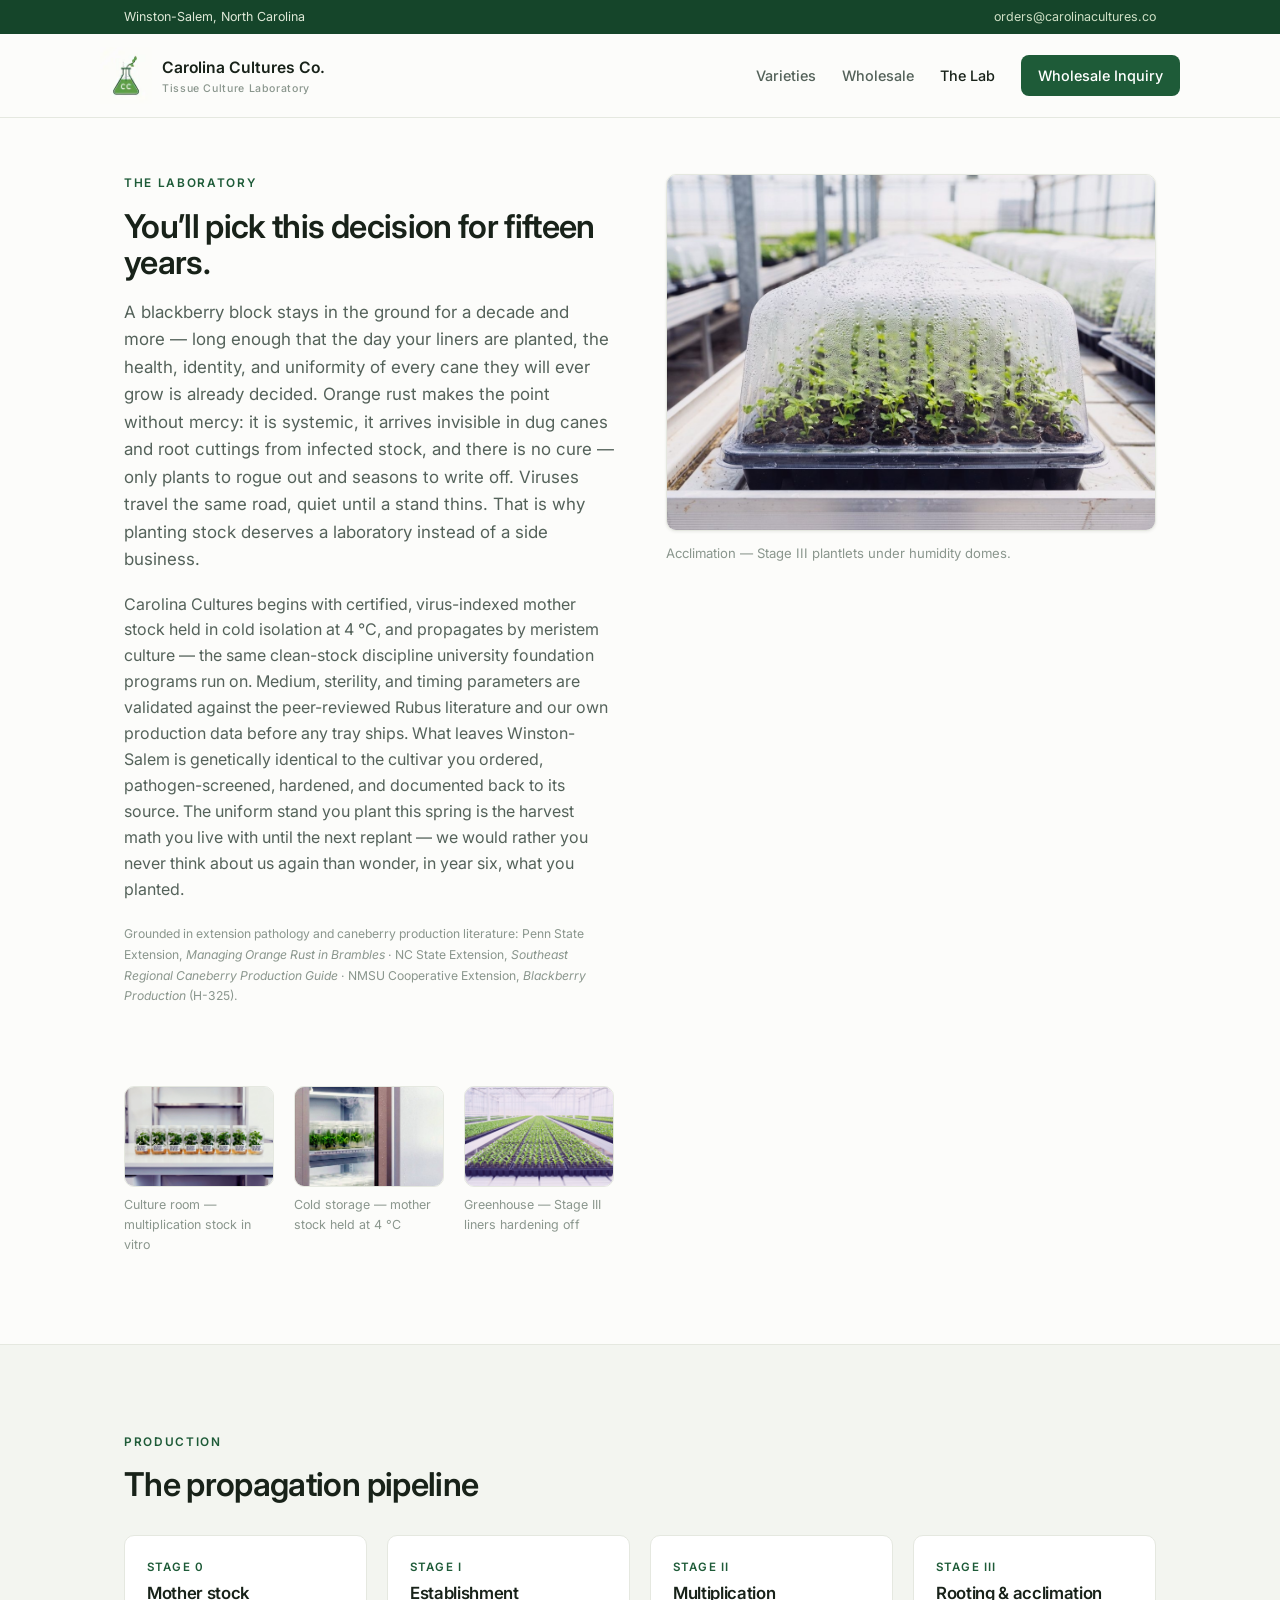
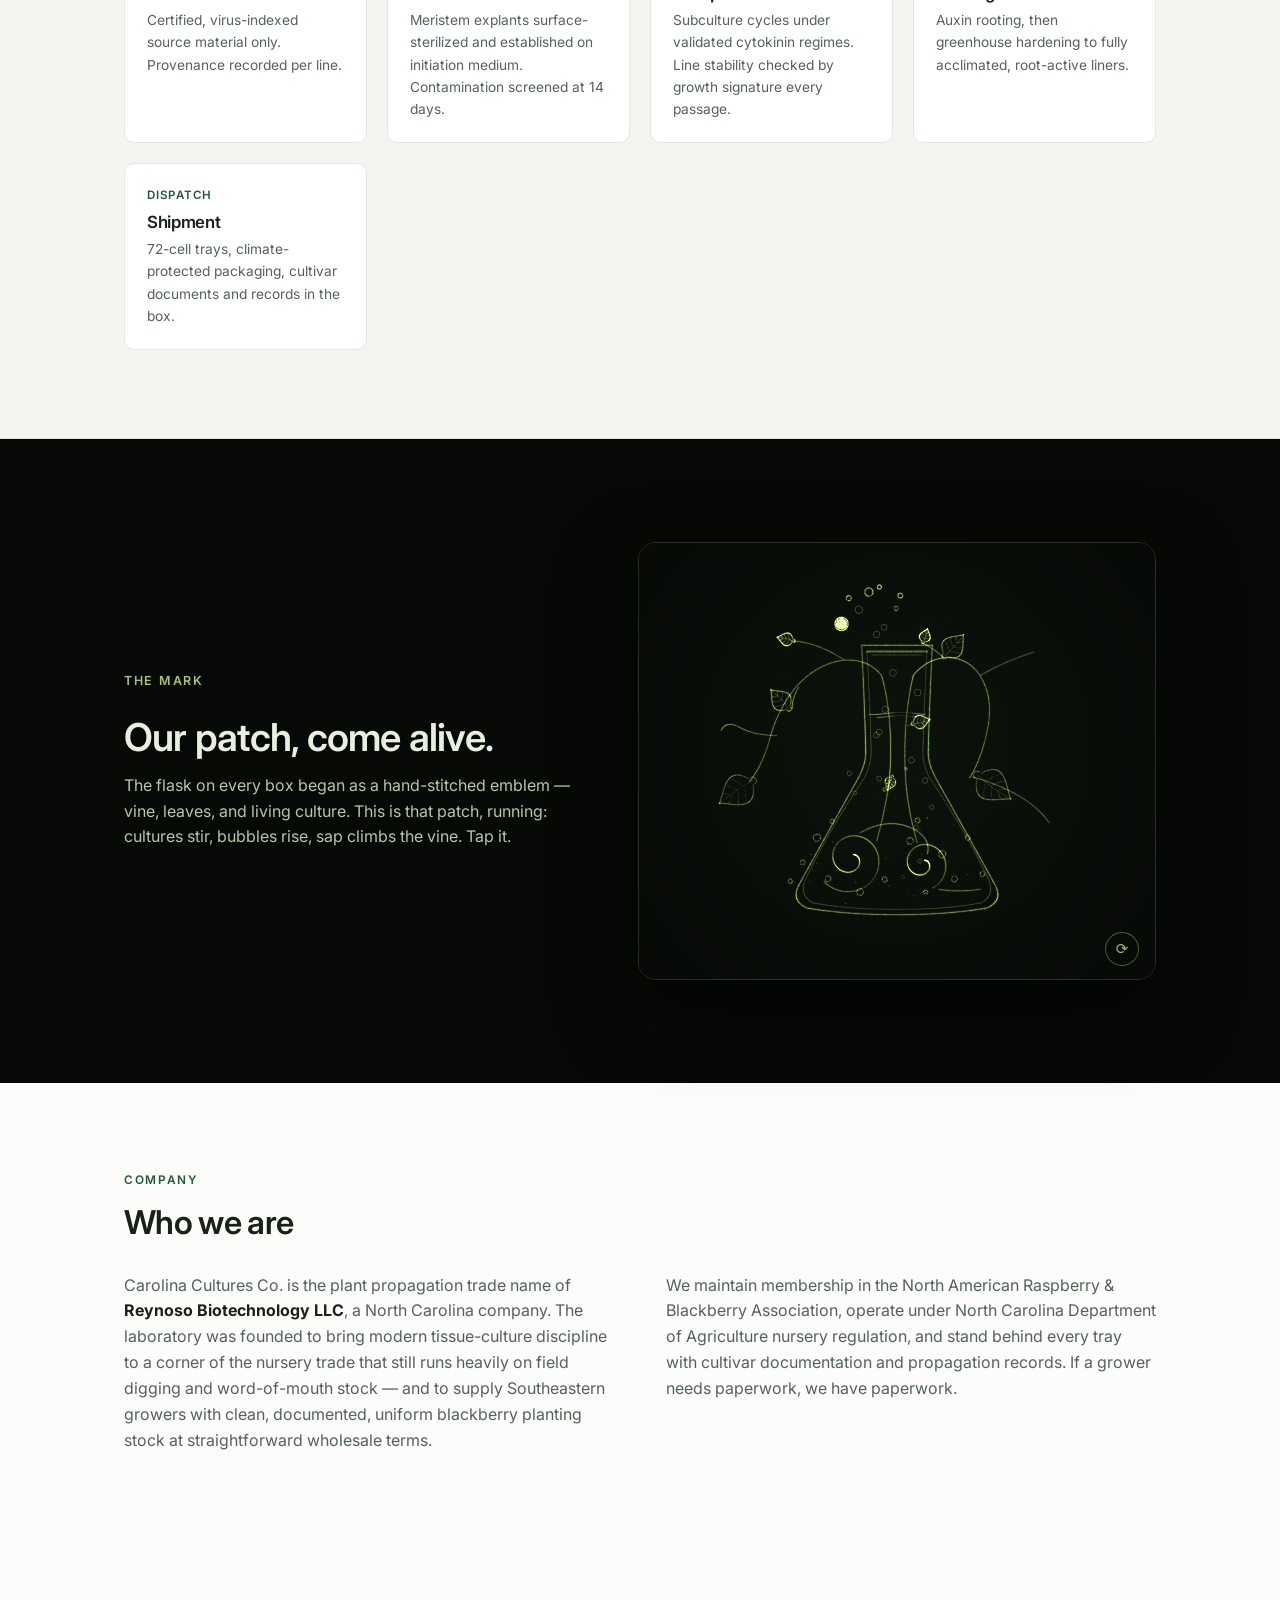
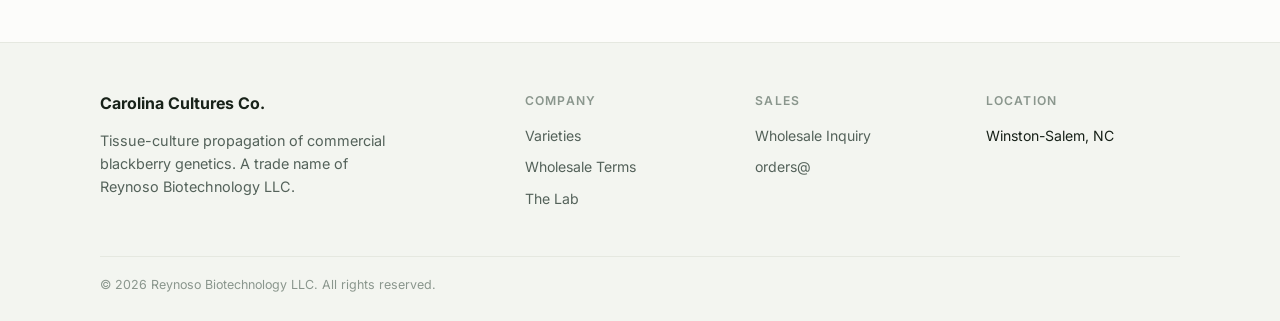
==== about.html @ 9dc558b9 "Carolina Cultures Co. — launch. Static site: 5 pages, W1 brand system, locked box master, animated n" ====
<!DOCTYPE html>
<html lang="en">
<head>
<meta charset="utf-8">
<meta name="viewport" content="width=device-width, initial-scale=1">
<title>The Lab — Carolina Cultures Co.</title>
<meta name="description" content="A North Carolina tissue-culture laboratory focused on commercial blackberry propagation — documented protocols, virus-indexed stock, Stage III liners.">
<link href="https://fonts.googleapis.com/css2?family=Inter:wght@400;500;600&display=swap" rel="stylesheet">
<link rel="stylesheet" href="css/site.css">
<link rel="icon" href="img/favicon.svg" type="image/svg+xml">
</head>
<body>

<div class="util">
  <div class="wrap">
    <div class="u-left">Winston-Salem, North Carolina</div>
    <div class="u-right"><a href="mailto:orders@carolinacultures.co">orders@carolinacultures.co</a></div>
  </div>
</div>

<header class="site">
  <div class="wrap nav">
    <a class="brand" href="./"><span class="mark"><img class="mk-anim" src="img/mark-anim.webp" alt=""><img class="mk-static" src="img/mark-flask-nav.svg" alt=""></span><span>Carolina Cultures Co.<small>Tissue Culture Laboratory</small></span></a>
    <nav class="links">
      <a href="varieties.html">Varieties</a>
      <a href="wholesale.html">Wholesale</a>
      <a href="about.html" aria-current="page">The Lab</a>
      <a href="contact.html" class="cta-mini">Wholesale Inquiry</a>
    </nav>
  </div>
</header>

<section class="block" style="padding-top:56px">
  <div class="wrap lab-grid" style="display:grid; grid-template-columns:1fr 1fr; gap:clamp(28px,4vw,56px); align-items:start">
    <div>
      <p class="kicker">The Laboratory</p>
      <h2>You&rsquo;ll pick this decision for fifteen years.</h2>
      <p class="lead" style="margin:18px 0">A blackberry block stays in the ground for a decade and more — long enough that the day your liners are planted, the health, identity, and uniformity of every cane they will ever grow is already decided. Orange rust makes the point without mercy: it is systemic, it arrives invisible in dug canes and root cuttings from infected stock, and there is no cure — only plants to rogue out and seasons to write off. Viruses travel the same road, quiet until a stand thins. That is why planting stock deserves a laboratory instead of a side business.</p>
      <p style="color:var(--dim)">Carolina Cultures begins with certified, virus-indexed mother stock held in cold isolation at 4&nbsp;°C, and propagates by meristem culture — the same clean-stock discipline university foundation programs run on. Medium, sterility, and timing parameters are validated against the peer-reviewed Rubus literature and our own production data before any tray ships. What leaves Winston-Salem is genetically identical to the cultivar you ordered, pathogen-screened, hardened, and documented back to its source. The uniform stand you plant this spring is the harvest math you live with until the next replant — we would rather you never think about us again than wonder, in year six, what you planted.</p>
      <p style="color:var(--faint);font-size:0.76rem;margin-top:22px;line-height:1.7">Grounded in extension pathology and caneberry production literature: Penn State Extension, <i>Managing Orange Rust in Brambles</i> · NC State Extension, <i>Southeast Regional Caneberry Production Guide</i> · NMSU Cooperative Extension, <i>Blackberry Production</i> (H-325).</p>
    </div>
    <div>
      <div class="hero-img"><img src="img/lab-dome.jpg" alt="Freshly transplanted plantlets under a humidity dome" style="aspect-ratio:4/2.9"></div>
      <p class="note">Acclimation — Stage III plantlets under humidity domes.</p>
    </div>
    <div class="lab-gallery" style="display:grid; grid-template-columns:1fr 1fr 1fr; gap:20px; margin-top:28px">
      <figure>
        <div class="lab-photo"><img src="img/lab-jars.jpg" alt="Close-up of tissue-culture jars with blackberry plantlets"></div>
        <figcaption>Culture room — multiplication stock in vitro</figcaption>
      </figure>
      <figure>
        <div class="lab-photo"><img src="img/lab-coldroom.jpg" alt="Close-up of cold-storage chamber with mother stock, cold mist at the door"></div>
        <figcaption>Cold storage — mother stock held at 4&nbsp;°C</figcaption>
      </figure>
      <figure>
        <div class="lab-photo"><img src="img/lab-greenhouse.jpg" alt="Plug trays of Stage III liners on a greenhouse bench"></div>
        <figcaption>Greenhouse — Stage III liners hardening off</figcaption>
      </figure>
    </div>
  </div>
</section>

<section class="block band">
  <div class="wrap">
    <div class="sec-head">
      <p class="kicker">Production</p>
      <h2>The propagation pipeline</h2>
    </div>
    <div class="pipeline">
      <div class="stage"><div class="st">Stage 0</div><h3>Mother stock</h3><p>Certified, virus-indexed source material only. Provenance recorded per line.</p></div>
      <div class="stage"><div class="st">Stage I</div><h3>Establishment</h3><p>Meristem explants surface-sterilized and established on initiation medium. Contamination screened at 14 days.</p></div>
      <div class="stage"><div class="st">Stage II</div><h3>Multiplication</h3><p>Subculture cycles under validated cytokinin regimes. Line stability checked by growth signature every passage.</p></div>
      <div class="stage"><div class="st">Stage III</div><h3>Rooting &amp; acclimation</h3><p>Auxin rooting, then greenhouse hardening to fully acclimated, root-active liners.</p></div>
      <div class="stage"><div class="st">Dispatch</div><h3>Shipment</h3><p>72-cell trays, climate-protected packaging, cultivar documents and records in the box.</p></div>
    </div>
  </div>
</section>

<section class="flask-panel">
  <div class="wrap">
    <div class="fp-copy">
      <p class="kicker" style="color:#a9c178">The Mark</p>
      <h2 style="color:#e9efdd;margin-bottom:14px">Our patch, come alive.</h2>
      <p style="color:#b9c6a8;max-width:520px">The flask on every box began as a hand-stitched emblem — vine, leaves, and living culture. This is that patch, running: cultures stir, bubbles rise, sap climbs the vine. Tap it.</p>
    </div>
    <div class="fp-frame">
      <iframe src="assets/flask-alive.html" title="Animated flask — click to stir" loading="lazy"></iframe>
    </div>
  </div>
</section>

<section class="block">
  <div class="wrap">
    <div class="sec-head">
      <p class="kicker">Company</p>
      <h2>Who we are</h2>
    </div>
    <div style="display:grid; grid-template-columns:1fr 1fr; gap:clamp(28px,4vw,56px)" class="lab-grid">
      <p style="color:var(--dim)">Carolina Cultures Co. is the plant propagation trade name of <b style="color:var(--ink)">Reynoso Biotechnology LLC</b>, a North Carolina company. The laboratory was founded to bring modern tissue-culture discipline to a corner of the nursery trade that still runs heavily on field digging and word-of-mouth stock — and to supply Southeastern growers with clean, documented, uniform blackberry planting stock at straightforward wholesale terms.</p>
      <p style="color:var(--dim)">We maintain membership in the North American Raspberry &amp; Blackberry Association, operate under North Carolina Department of Agriculture nursery regulation, and stand behind every tray with cultivar documentation and propagation records. If a grower needs paperwork, we have paperwork.</p>
    </div>
  </div>
</section>

<footer class="site">
  <div class="wrap top">
    <div>
      <b style="font-size:1rem">Carolina Cultures Co.</b>
      <p class="brandline">Tissue-culture propagation of commercial blackberry genetics. A trade name of Reynoso Biotechnology LLC.</p>
    </div>
    <div><h4>Company</h4><ul>
      <li><a href="varieties.html">Varieties</a></li>
      <li><a href="wholesale.html">Wholesale Terms</a></li>
      <li><a href="about.html">The Lab</a></li>
    </ul></div>
    <div><h4>Sales</h4><ul>
      <li><a href="contact.html">Wholesale Inquiry</a></li>
      <li><a href="mailto:orders@carolinacultures.co">orders@</a></li>
    </ul></div>
    <div><h4>Location</h4><ul>
      <li>Winston-Salem, NC</li>
    </ul></div>
  </div>
  <div class="wrap legal">
    <span>© 2026 Reynoso Biotechnology LLC. All rights reserved.</span>
  </div>
</footer>

<style>@media (max-width:820px){.lab-grid{grid-template-columns:1fr !important}}</style>

</body>
</html>
---- css/site.css ----
/* Carolina Cultures Co. — light institutional biotech v3 */

:root {
  --bg: #fcfcfa;
  --band: #f3f5f0;
  --card: #ffffff;
  --ink: #182219;
  --dim: #54625a;
  --faint: #8a968d;
  --green: #1e5b38;
  --green-dark: #15452a;
  --sage: #edf2ea;
  --sage-line: #dfe6da;
  --line: #e5e8e0;
  --line-strong: #cfd6ca;
  --radius: 10px;
  --sans: "Inter", "SF Pro Text", system-ui, -apple-system, sans-serif;
}

* { box-sizing: border-box; margin: 0; padding: 0; }
html { scroll-behavior: smooth; }

body {
  background: var(--bg); color: var(--ink);
  font-family: var(--sans); font-size: 16px; line-height: 1.62;
  -webkit-font-smoothing: antialiased;
}

/* ---------- type ---------- */
h1, h2, h3 { font-weight: 600; letter-spacing: -0.02em; line-height: 1.12; color: var(--ink); }
h1 { font-size: clamp(2.1rem, 4.6vw, 3.1rem); }
h2 { font-size: clamp(1.55rem, 3vw, 2.05rem); }
h3 { font-size: 1.05rem; }
.kicker {
  font-size: 0.74rem; font-weight: 600; letter-spacing: 0.14em;
  text-transform: uppercase; color: var(--green); margin-bottom: 14px;
}
.lead { color: var(--dim); font-size: 1.06rem; max-width: 58ch; }
a { color: var(--green); text-decoration: none; }
a:hover { color: var(--green-dark); }

.wrap { max-width: 1080px; margin: 0 auto; padding: 0 24px; }

/* ---------- header ---------- */
.util {
  background: var(--green-dark); color: #dfe9d8;
  font-size: 0.78rem; padding: 7px 0;
}
.util .wrap { display: flex; justify-content: space-between; gap: 16px; }
.util a { color: #cfe0c6; }
.util a:hover { color: #fff; }
@media (max-width: 640px) { .util .u-right { display: none; } }

header.site {
  position: sticky; top: 0; z-index: 50;
  background: rgba(252, 252, 250, 0.94);
  backdrop-filter: blur(10px); -webkit-backdrop-filter: blur(10px);
  border-bottom: 1px solid var(--line);
}
.nav { display: flex; align-items: center; gap: 28px; padding: 13px 0; }
.brand { display: flex; align-items: center; gap: 10px; color: var(--ink); font-weight: 600; font-size: 0.98rem; }
.brand .mark img { width: 52px; height: auto; display: block; }
.brand small { display: block; font-size: 0.66rem; font-weight: 500; color: var(--faint); letter-spacing: 0.06em; }
.nav .links { margin-left: auto; display: flex; gap: 26px; align-items: center; }
.nav .links a { color: var(--dim); font-size: 0.9rem; font-weight: 500; }
.nav .links a:hover, .nav .links a[aria-current] { color: var(--ink); }
.nav .cta-mini {
  padding: 9px 17px; border-radius: 8px;
  background: var(--green); color: #fff !important;
  font-size: 0.86rem; font-weight: 600;
}
.nav .cta-mini:hover { background: var(--green-dark); }
@media (max-width: 720px) { .nav .links a:not(.cta-mini) { display: none; } }

/* ---------- hero ---------- */
.hero { padding: clamp(48px, 7vw, 84px) 0 clamp(40px, 5vw, 64px); }
.hero .cols {
  display: grid; grid-template-columns: 1.05fr 0.95fr; gap: clamp(32px, 5vw, 64px); align-items: center;
}
.hero .sub { margin: 22px 0 30px; }
.hero-img { border-radius: var(--radius); border: 1px solid var(--line); overflow: hidden; box-shadow: 0 1px 3px rgba(24,34,25,0.08); }
.hero-img img { display: block; width: 100%; height: 100%; object-fit: cover; aspect-ratio: 4/3.1; }
.hero-meta {
  display: flex; flex-wrap: wrap; gap: 22px; margin-top: 34px;
  padding-top: 22px; border-top: 1px solid var(--line);
  font-size: 0.8rem; color: var(--faint);
}
.hero-meta b { display: block; color: var(--ink); font-size: 0.95rem; font-weight: 600; }
@media (max-width: 860px) { .hero .cols { grid-template-columns: 1fr; } }

/* ---------- buttons ---------- */
.btn {
  display: inline-flex; align-items: center; gap: 8px;
  padding: 13px 24px; border-radius: 8px;
  font-weight: 600; font-size: 0.92rem; cursor: pointer;
  border: 1px solid transparent; transition: background 0.15s, color 0.15s;
}
.btn-primary { background: var(--green); color: #fff; }
.btn-primary:hover { background: var(--green-dark); color: #fff; }
.btn-outline { background: #fff; border-color: var(--line-strong); color: var(--green); }
.btn-outline:hover { border-color: var(--green); }
.btn-row { display: flex; flex-wrap: wrap; gap: 12px; }

/* ---------- sections ---------- */
section.block { padding: clamp(64px, 7vw, 88px) 0; }
section.block.band { background: var(--band); border-block: 1px solid var(--line); }
.sec-head { margin-bottom: 32px; max-width: 700px; }
.sec-head.center { margin-left: auto; margin-right: auto; text-align: center; }

/* ---------- catalog cards v5: polish per NN/g — alignment, uniformity, rhythm ---------- */
.grid-cards { display: grid; gap: 24px; grid-template-columns: repeat(auto-fill, minmax(280px, 1fr)); align-items: stretch; }
.card {
  background: var(--card); border: 1px solid var(--line); border-radius: var(--radius);
  overflow: hidden; display: flex; flex-direction: column;
  transition: box-shadow 0.18s ease, transform 0.18s ease, border-color 0.18s ease;
  box-shadow: 0 1px 2px rgba(24,34,25,0.05);
}
.card:hover {
  transform: translateY(-2px); border-color: var(--line-strong);
  box-shadow: 0 8px 28px rgba(24,34,25,0.10);
}
.card .art {
  position: relative; background: #f2efe6;
  border-bottom: 1px solid var(--line);
  aspect-ratio: 4 / 3; overflow: hidden;
}
.card .art img {
  width: 100%; height: 100%; object-fit: cover; display: block;
  transition: transform 0.3s ease;
}
.card:hover .art img { transform: scale(1.03); }
.card .badge {
  position: absolute; top: 12px; left: 12px;
  padding: 5px 10px; border-radius: 5px;
  font-size: 0.66rem; font-weight: 600; letter-spacing: 0.07em; text-transform: uppercase;
  background: rgba(255,255,255,0.92); color: var(--green);
  border: 1px solid var(--sage-line); backdrop-filter: blur(4px);
}
.card .badge.sold { color: var(--dim); border-color: var(--line); }
.card .body { padding: 22px 22px 22px; display: flex; flex-direction: column; gap: 0; flex: 1; }
.card .name-row { display: flex; align-items: baseline; justify-content: space-between; gap: 8px; }
.card h3 { font-size: 1.18rem; }
.card .season { font-size: 0.76rem; color: var(--faint); font-weight: 500; white-space: nowrap; }
.card .botanical { font-style: italic; color: var(--faint); font-size: 0.8rem; margin-top: 2px; }
.tags { display: flex; flex-wrap: wrap; gap: 6px; margin: 12px 0 0; }
.tag { font-size: 0.7rem; font-weight: 500; padding: 3px 9px; border-radius: 5px; background: var(--sage); color: #3c5342; border: 1px solid var(--sage-line); }
.card .desc {
  color: var(--dim); font-size: 0.89rem; line-height: 1.55; margin-top: 12px;
  display: -webkit-box; -webkit-line-clamp: 3; -webkit-box-orient: vertical; overflow: hidden;
  flex: 1 1 auto;
}
.card .spec {
  margin-top: 14px; padding: 14px 0 0; border-top: 1px solid var(--line);
  display: grid; grid-template-columns: 1fr 1fr; gap: 10px 16px;
  font-size: 0.78rem; color: var(--faint);
}
.card .spec div b { display: block; color: var(--ink); font-weight: 600; font-size: 0.84rem; }
.card .quote {
  display: block; text-align: center; padding: 11px; border-radius: 8px;
  background: var(--green); color: #fff; font-weight: 600; font-size: 0.86rem;
  margin-top: 16px;
}
.card .quote:hover { background: var(--green-dark); }
.card .quote.secondary { background: #fff; border: 1px solid var(--line-strong); color: var(--green); }
.card .quote.secondary:hover { border-color: var(--green); }

/* ---------- features ---------- */
.feat-grid { display: grid; gap: 1px; background: var(--line); border: 1px solid var(--line); border-radius: var(--radius); overflow: hidden; grid-template-columns: repeat(auto-fit, minmax(220px, 1fr)); }
.feat { background: var(--card); padding: 26px 24px; }
.feat .num { font-size: 0.74rem; font-weight: 600; color: var(--green); letter-spacing: 0.1em; margin-bottom: 10px; }
.feat h3 { margin-bottom: 8px; }
.feat p { color: var(--dim); font-size: 0.89rem; }

/* ---------- pipeline ---------- */
.pipeline { display: grid; grid-template-columns: repeat(auto-fit, minmax(200px, 1fr)); gap: 20px; counter-reset: pl; }
.stage { position: relative; padding: 22px; background: var(--card); border: 1px solid var(--line); border-radius: var(--radius); }
.stage .st { font-size: 0.72rem; font-weight: 600; letter-spacing: 0.1em; color: var(--green); text-transform: uppercase; }
.stage h3 { margin: 8px 0 6px; }
.stage p { color: var(--dim); font-size: 0.86rem; }

/* ---------- table ---------- */
table.terms { width: 100%; border-collapse: collapse; font-size: 0.92rem; background: var(--card); border: 1px solid var(--line); border-radius: var(--radius); overflow: hidden; }
table.terms th, table.terms td { text-align: left; padding: 14px 18px; border-bottom: 1px solid var(--line); vertical-align: top; }
table.terms tr:last-child td { border-bottom: 0; }
table.terms th { color: var(--dim); font-weight: 600; white-space: nowrap; width: 1%; background: var(--band); }

/* ---------- steps ---------- */
.steps { display: grid; gap: 0; }
.step { display: grid; grid-template-columns: 44px 1fr; gap: 18px; padding: 20px 4px; border-bottom: 1px solid var(--line); }
.step:last-child { border-bottom: 0; }
.step .n {
  width: 34px; height: 34px; border-radius: 8px; background: var(--sage);
  color: var(--green); font-weight: 600; font-size: 0.85rem;
  display: grid; place-items: center; border: 1px solid var(--sage-line);
}
.step p { color: var(--dim); font-size: 0.92rem; margin-top: 3px; }

/* ---------- form ---------- */
form.inquiry { display: grid; gap: 15px; max-width: 620px; }
.f-row { display: grid; gap: 15px; grid-template-columns: 1fr 1fr; }
@media (max-width: 640px) { .f-row { grid-template-columns: 1fr; } }
label { font-size: 0.8rem; color: var(--dim); display: block; margin-bottom: 6px; font-weight: 500; }
input, select, textarea {
  width: 100%; padding: 12px 14px; border-radius: 8px;
  background: #fff; border: 1px solid var(--line-strong); color: var(--ink); font: inherit; font-size: 0.94rem;
}
input:focus, select:focus, textarea:focus { outline: 2px solid rgba(30,91,56,0.25); border-color: var(--green); }
textarea { min-height: 110px; resize: vertical; }

/* ---------- trust ---------- */
.trust { display: flex; flex-wrap: wrap; gap: 12px; justify-content: center; }
.trust .chip {
  display: inline-flex; align-items: center; gap: 8px;
  padding: 10px 17px; border-radius: 8px;
  border: 1px solid var(--line); background: var(--card);
  font-size: 0.84rem; color: var(--dim);
}
.trust .chip b { color: var(--green); font-weight: 600; }

.note { font-size: 0.82rem; color: var(--faint); margin-top: 12px; }
.imgframe { border-radius: var(--radius); border: 1px solid var(--line); background: #fff; overflow: hidden; box-shadow: 0 1px 3px rgba(24,34,25,0.07); }
.lab-gallery figure { margin: 0; }
.lab-photo { border-radius: var(--radius); overflow: hidden; border: 1px solid var(--line); }
.lab-photo img { display: block; width: 100%; aspect-ratio: 3 / 2; object-fit: cover; }
.lab-gallery figcaption { font-size: 0.78rem; color: var(--faint); margin-top: 8px; }
.video-embed { position: relative; aspect-ratio: 16 / 9; border-radius: var(--radius); overflow: hidden; border: 1px solid var(--line); background: #000; }
.video-embed iframe { position: absolute; inset: 0; width: 100%; height: 100%; border: 0; }
@media (max-width: 820px) { .breed-grid { grid-template-columns: 1fr !important; } }
@media (max-width: 820px) { .lab-gallery { grid-template-columns: 1fr !important; } }

/* ---------- hero v4: full-bleed macro + frosted card ---------- */
.hero-v4 { position: relative; }
.hero-v4 .photo { position: absolute; inset: 0; }
.hero-v4 .photo img { width: 100%; height: 100%; object-fit: cover; display: block; }
.hero-v4 .shell {
  position: relative; z-index: 2; min-height: clamp(560px, 76vh, 740px);
  display: flex; align-items: center; padding-top: 40px;
}
.glass-card {
  background: rgba(255, 255, 255, 0.82);
  backdrop-filter: blur(18px); -webkit-backdrop-filter: blur(18px);
  border: 1px solid rgba(255, 255, 255, 0.9);
  border-radius: 18px;
  box-shadow: 0 24px 70px rgba(24, 34, 25, 0.18);
  padding: clamp(26px, 3.5vw, 38px);
  max-width: 560px;
}
.glass-card h1 { font-size: clamp(1.9rem, 4vw, 2.7rem); padding-top: 12px; }
.glass-card .sub { margin: 14px 0 22px; }
.glass-card .hero-meta { border-top-color: var(--line); margin-top: 18px; padding-top: 18px; }

/* ---------- cutout product card art (legacy, unused v5) ---------- */
.card .art-cutout {
/* legacy art-cutout gradient removed */
  border-bottom: 1px solid var(--line);
  display: grid; place-items: center;
  padding: 34px 26px 8px;
  position: relative;
}
.card .art-cutout img {
  max-width: 82%; max-height: 320px; object-fit: contain; display: block;
  filter: drop-shadow(0 14px 24px rgba(24, 34, 25, 0.18));
}

/* ---------- footer ---------- */
footer.site { border-top: 1px solid var(--line); margin-top: 100px; background: var(--band); }
footer.site .top { display: grid; grid-template-columns: 2fr 1fr 1fr 1fr; gap: 36px; padding: 48px 0 36px; }
@media (max-width: 820px) { footer.site .top { grid-template-columns: 1fr 1fr; } }
footer.site h4 { font-size: 0.76rem; font-weight: 600; letter-spacing: 0.1em; text-transform: uppercase; color: var(--faint); margin-bottom: 14px; }
footer.site ul { list-style: none; }
footer.site li { margin-bottom: 9px; font-size: 0.88rem; }
footer.site a { color: var(--dim); }
footer.site a:hover { color: var(--ink); }
footer.site .brandline { font-size: 0.9rem; color: var(--dim); max-width: 34ch; margin-top: 12px; }
footer.site .legal {
  border-top: 1px solid var(--line); padding: 18px 0 26px;
  font-size: 0.78rem; color: var(--faint);
  display: flex; flex-wrap: wrap; gap: 14px; justify-content: space-between;
}

@media (prefers-reduced-motion: reduce) { * { animation: none !important; transition: none !important; } }

/* ---------- wholesale hero (left33 ship-box master) ---------- */
.hero-w { position: relative; background: #fbfcfe; }
.hero-w .photo { position: absolute; inset: 0; }
.hero-w .photo img {
  width: 100%; height: 100%; object-fit: cover; display: block;
  object-position: 100% center;  /* keep box pinned right, white lane left */
}
.hero-w .shell {
  position: relative; z-index: 2; min-height: clamp(560px, 74vh, 720px);
  display: flex; align-items: center;
}
.hero-w .glass-card { max-width: 560px; }
@media (max-width: 720px) {
  /* stacked hero: box photo up top, card below */
  .hero-w { background: #fbfcfe; }
  .hero-w .photo { position: relative; aspect-ratio: 4 / 3; }
  .hero-w .photo img { object-position: 78% center; }
  .hero-w .shell { min-height: auto; padding: 0; }
  .hero-w .glass-card {
    max-width: none; margin: -34px 16px 0; position: relative; z-index: 2;
  }
  .hero-w .hero-meta { display: grid; grid-template-columns: 1fr 1fr; gap: 14px 18px; }
}

/* ---------- the living flask panel (The Lab) ---------- */
.flask-panel { background:#060906; padding: clamp(64px, 8vw, 110px) 0; }
.flask-panel .wrap { display:grid; grid-template-columns: 1fr 1.15fr; gap: clamp(32px, 5vw, 72px); align-items:center; }
.flask-panel .kicker { letter-spacing:.14em; text-transform:uppercase; font-size:.78rem; font-weight:600; }
.flask-panel h2 { font-size: clamp(1.7rem, 3.4vw, 2.4rem); padding-top: 10px; }
.fp-frame { border-radius: 18px; overflow: hidden; border: 1px solid rgba(169,193,120,.22); box-shadow: 0 30px 80px rgba(0,0,0,.5); aspect-ratio: 1180/1000; }
.fp-frame iframe { width:100%; height:100%; border:0; display:block; }
@media (max-width: 860px) {
  .flask-panel .wrap { grid-template-columns: 1fr; }
  .fp-frame { aspect-ratio: 1/1; }
}

/* ---------- mobile rhythm pass (390–720px) ---------- */
@media (max-width: 720px) {
  .wrap { padding: 0 20px; }
  .nav { padding: 15px 0; gap: 14px; }
  .nav .cta-mini { margin-left: auto; padding: 9px 14px; }
  .hero-v4 .shell { min-height: 0; padding: 40px 0 48px; align-items: flex-start; }
  .glass-card { padding: 26px 22px 24px; border-radius: 14px; }
  .glass-card .btn-row { display: grid; grid-template-columns: 1fr; gap: 14px; }
  .glass-card .btn-row .btn { justify-content: center; }
  .glass-card .hero-meta { display: grid; grid-template-columns: 1fr 1fr; gap: 18px 14px; margin-top: 24px; padding-top: 20px; }
  section.block { padding: clamp(64px, 14vw, 84px) 0; }
  .card .tags { margin-top: 14px; }
  .feat .num { margin-bottom: 6px; }
}
@media (max-width: 720px) {
  footer.site .top { margin-bottom: 26px; }
  footer.site .legal { padding-top: 18px; }
}

/* ---------- mobile usability pass (desktop untouched) ---------- */
@media (max-width: 720px) {
  /* terms table -> stacked definition rows */
  table.terms, table.terms tbody, table.terms tr { display: block; }
  table.terms th, table.terms td { display: block; text-align: left; width: auto; white-space: normal; }
  table.terms th { background: none; padding: 14px 18px 0; border-bottom: 0; }
  table.terms td { padding: 4px 18px 16px; }
  table.terms tr { border-bottom: 1px solid var(--line); }
  table.terms tr:last-child { border-bottom: 0; }
  /* iOS zoom prevention + tap comfort */
  input, textarea, select { font-size: 16px; }
  .btn { padding: 14px 22px; }
}

/* ---------- animated nav mark (alpha webp loop, 12fps 4.75s) ---------- */
.brand .mark { position: relative; }
.brand .mark .mk-static { display: none; }
@media (prefers-reduced-motion: reduce) {
  .brand .mark .mk-anim { display: none; }
  .brand .mark .mk-static { display: block; }
}
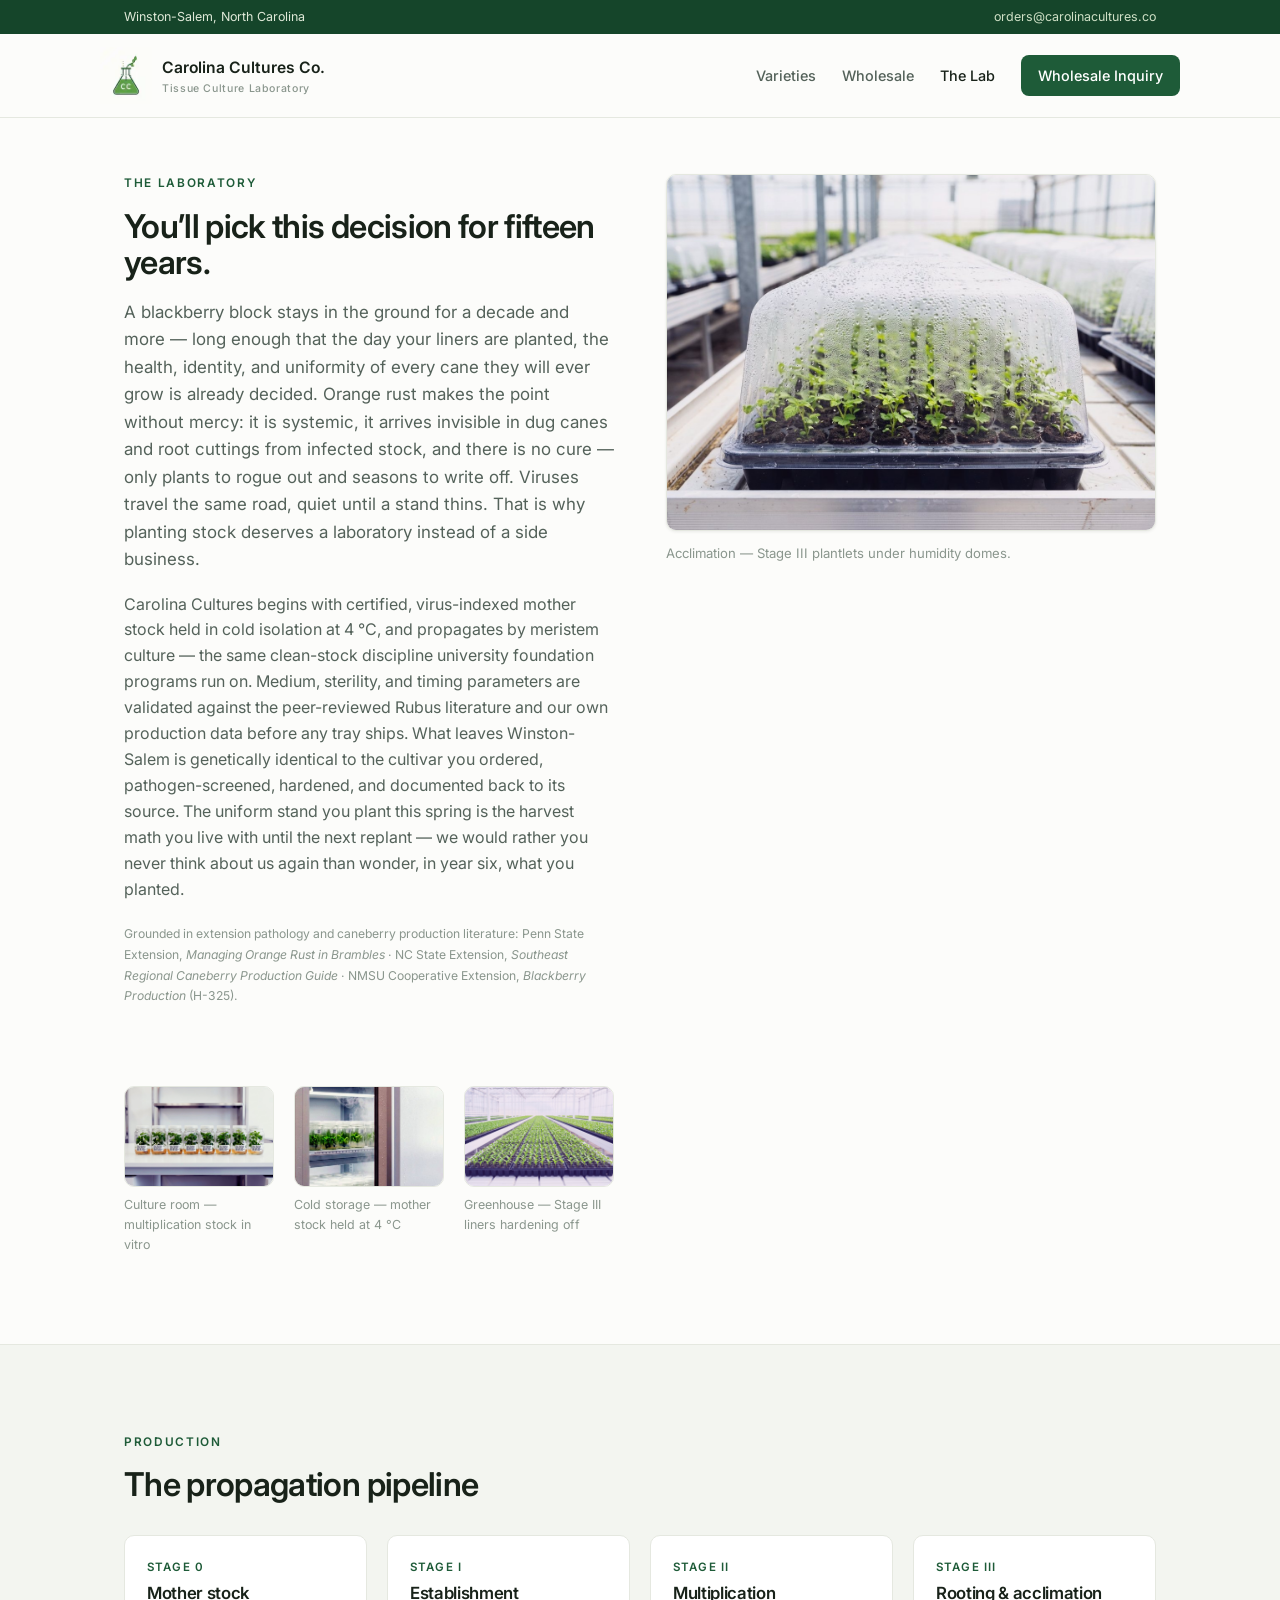
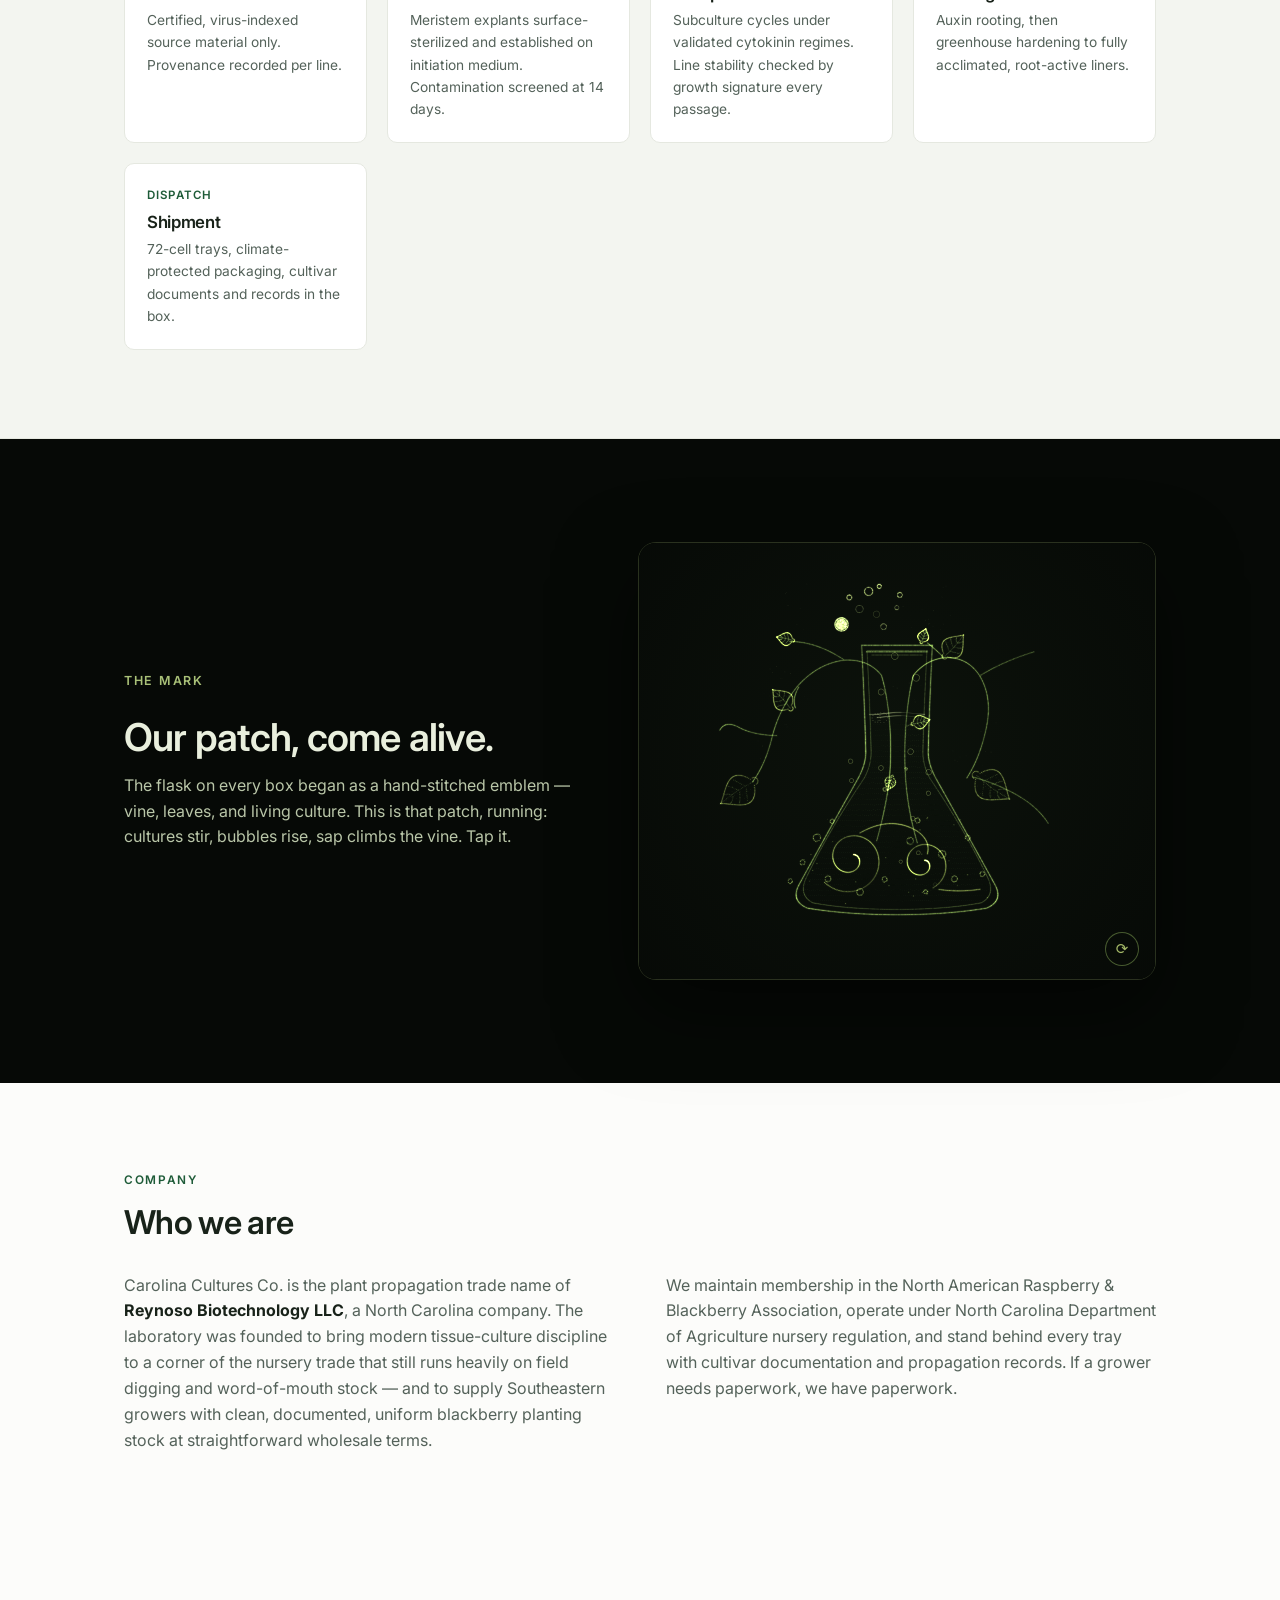
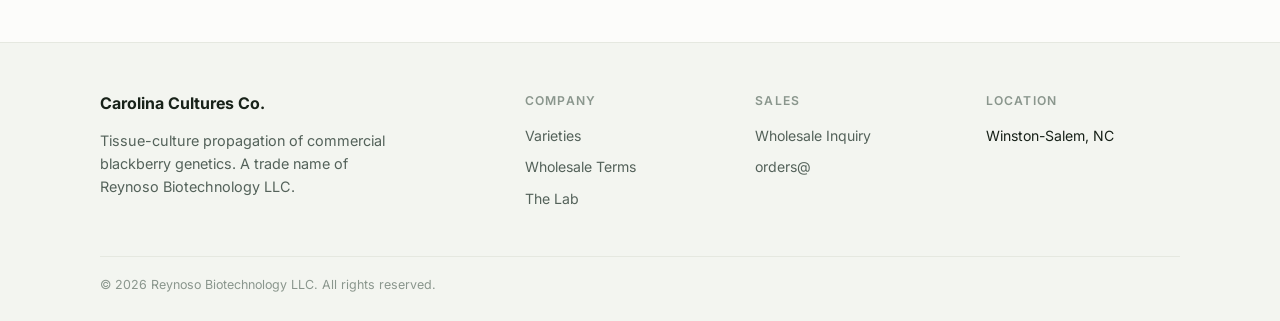
==== commit 6d3f9dbb: "ship: mobile pass — floating hero card (81%, 60px berry strip, true glass), nav row Varieties/Wholes" ====
--- a/about.html
+++ b/about.html
@@ -28,6 +28,11 @@
       <a href="contact.html" class="cta-mini">Wholesale Inquiry</a>
     </nav>
   </div>
+<nav class="m-links">
+    <a href="varieties.html">Varieties</a>
+    <a href="wholesale.html">Wholesale</a>
+    <a href="about.html" aria-current="page">The Lab</a>
+  </nav>
 </header>
 
 <section class="block" style="padding-top:56px">
--- a/css/site.css
+++ b/css/site.css
@@ -319,10 +319,25 @@
 /* ---------- mobile rhythm pass (390–720px) ---------- */
 @media (max-width: 720px) {
   .wrap { padding: 0 20px; }
-  .nav { padding: 15px 0; gap: 14px; }
-  .nav .cta-mini { margin-left: auto; padding: 9px 14px; }
-  .hero-v4 .shell { min-height: 0; padding: 40px 0 48px; align-items: flex-start; }
-  .glass-card { padding: 26px 22px 24px; border-radius: 14px; }
+  .nav { padding: 15px 20px; gap: 10px; }
+  .nav .brand { font-size: 0.92rem; min-width: 0; }
+  .nav .brand .mark img { width: 44px; }
+  .nav .brand > span:last-child small { display: none; }
+  .nav .cta-mini { margin-left: auto; padding: 9px 11px; font-size: 0.82rem; flex-shrink: 0; }
+  .hero-v4 .shell { min-height: 0; padding: 26px 0 40px; align-items: flex-start; }
+  .hero-v4 .shell .wrap { padding: 0; }
+  .hero-v4 .glass-card {
+    width: 81%;
+    margin-left: auto; margin-right: 14px;
+    background: rgba(255, 255, 255, 0.62);
+    backdrop-filter: blur(12px) saturate(1.1); -webkit-backdrop-filter: blur(12px) saturate(1.1);
+    padding: 20px 18px 18px; border-radius: 16px;
+    border: 1px solid rgba(255, 255, 255, 0.55);
+    box-shadow: 0 22px 48px rgba(10, 16, 12, 0.32);
+  }
+  .hero-v4 .glass-card h1 { font-size: clamp(1.45rem, 5.6vw, 1.7rem); }
+  .hero-v4 .glass-card .sub { font-size: 0.94rem; margin: 10px 0 16px; }
+  .hero-v4 .glass-card .kicker { font-size: 0.66rem; margin-bottom: 10px; }
   .glass-card .btn-row { display: grid; grid-template-columns: 1fr; gap: 14px; }
   .glass-card .btn-row .btn { justify-content: center; }
   .glass-card .hero-meta { display: grid; grid-template-columns: 1fr 1fr; gap: 18px 14px; margin-top: 24px; padding-top: 20px; }
@@ -356,3 +371,27 @@
   .brand .mark .mk-anim { display: none; }
   .brand .mark .mk-static { display: block; }
 }
+
+/* ---------- mobile section links (Varieties / Wholesale / The Lab) ---------- */
+.m-links { display: none; }
+@media (max-width: 720px) {
+  .m-links {
+    display: flex; justify-content: space-around; gap: 6px;
+    padding: 9px 18px 11px; border-bottom: 1px solid var(--line);
+    background: rgba(252, 252, 250, 0.94);
+  }
+  .m-links a {
+    font-size: 0.85rem; font-weight: 600; color: var(--dim);
+    padding: 6px 12px; border-radius: 8px; letter-spacing: 0.02em;
+  }
+  .m-links a[aria-current] { color: var(--green); background: #edf2e7; }
+}
+
+@media (max-width: 380px) {
+  .nav .brand .mark img { width: 40px; }
+  .nav .brand { font-size: 0.86rem; }
+  .nav .cta-mini { padding: 8px 9px; font-size: 0.78rem; }
+}
+@media (max-width: 340px) {
+  .nav .brand > span:last-child { display: none; }  /* logo-only header on SE-class widths */
+}
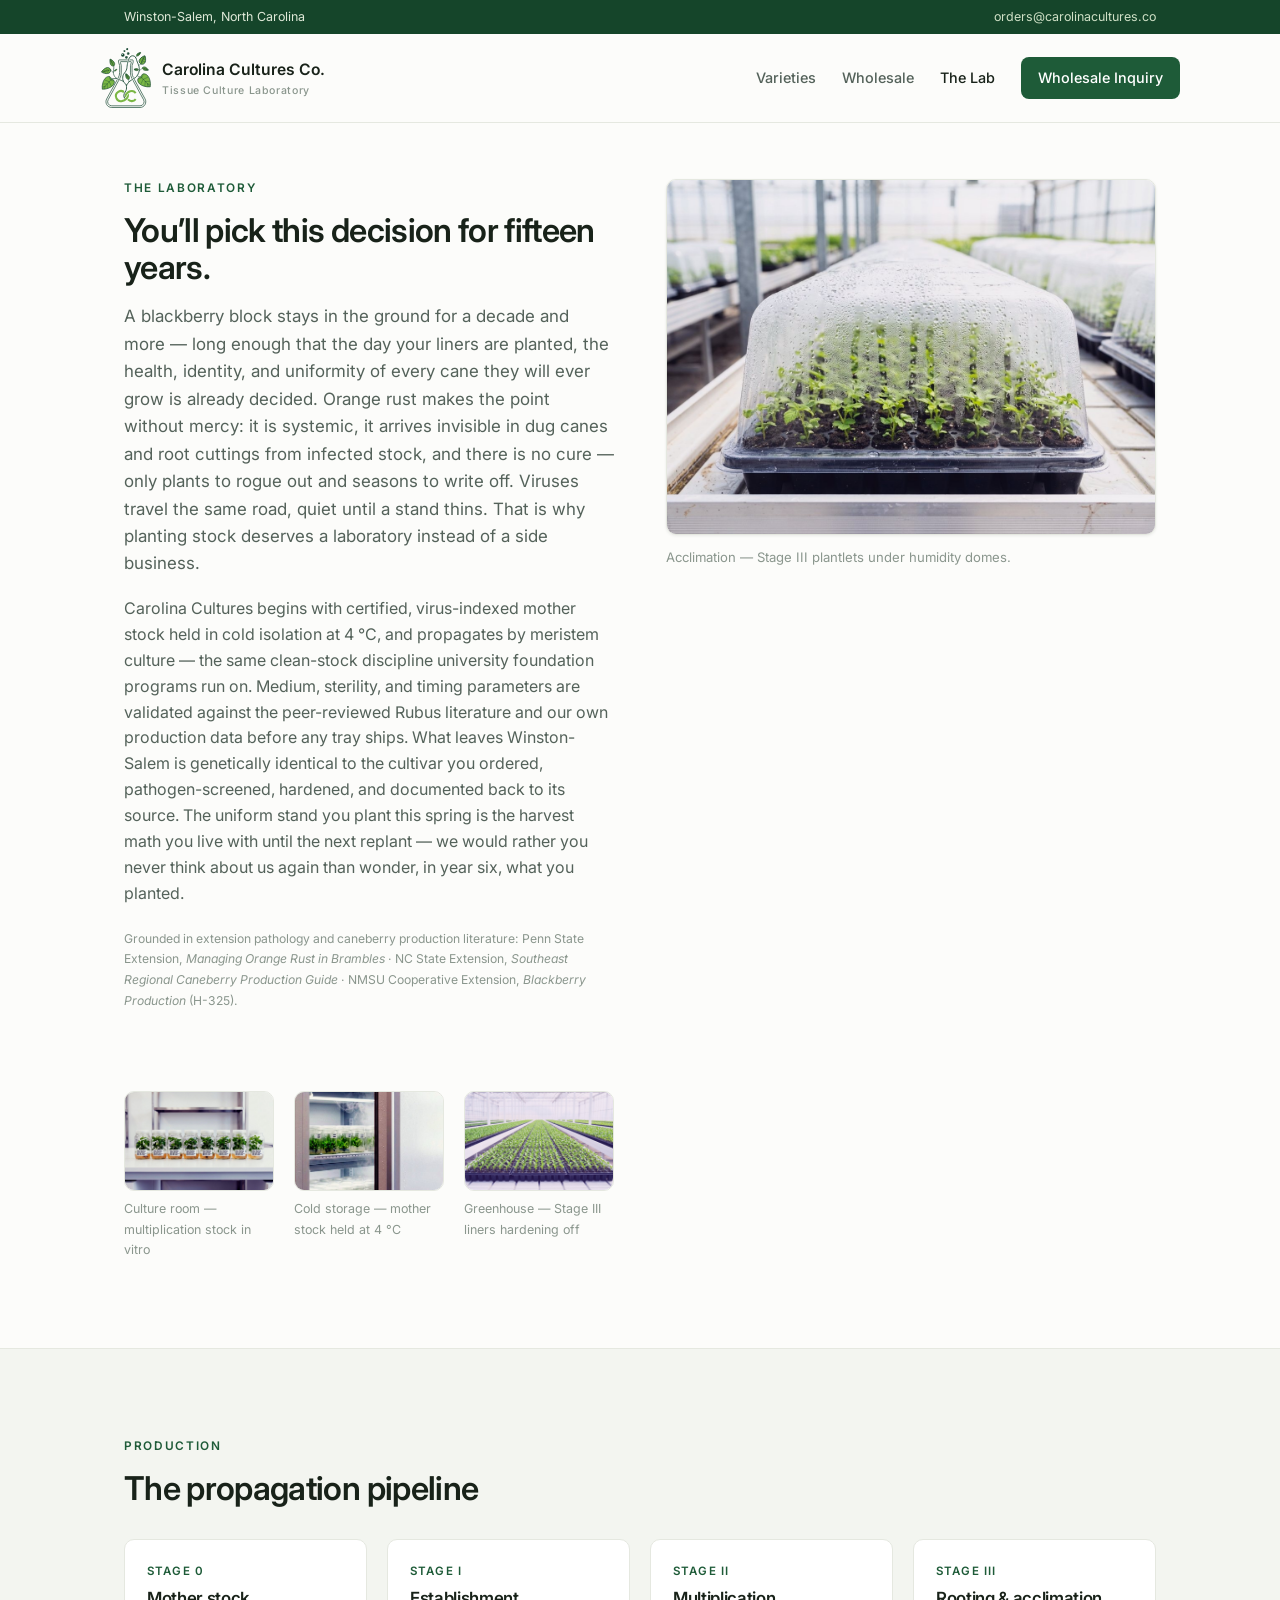
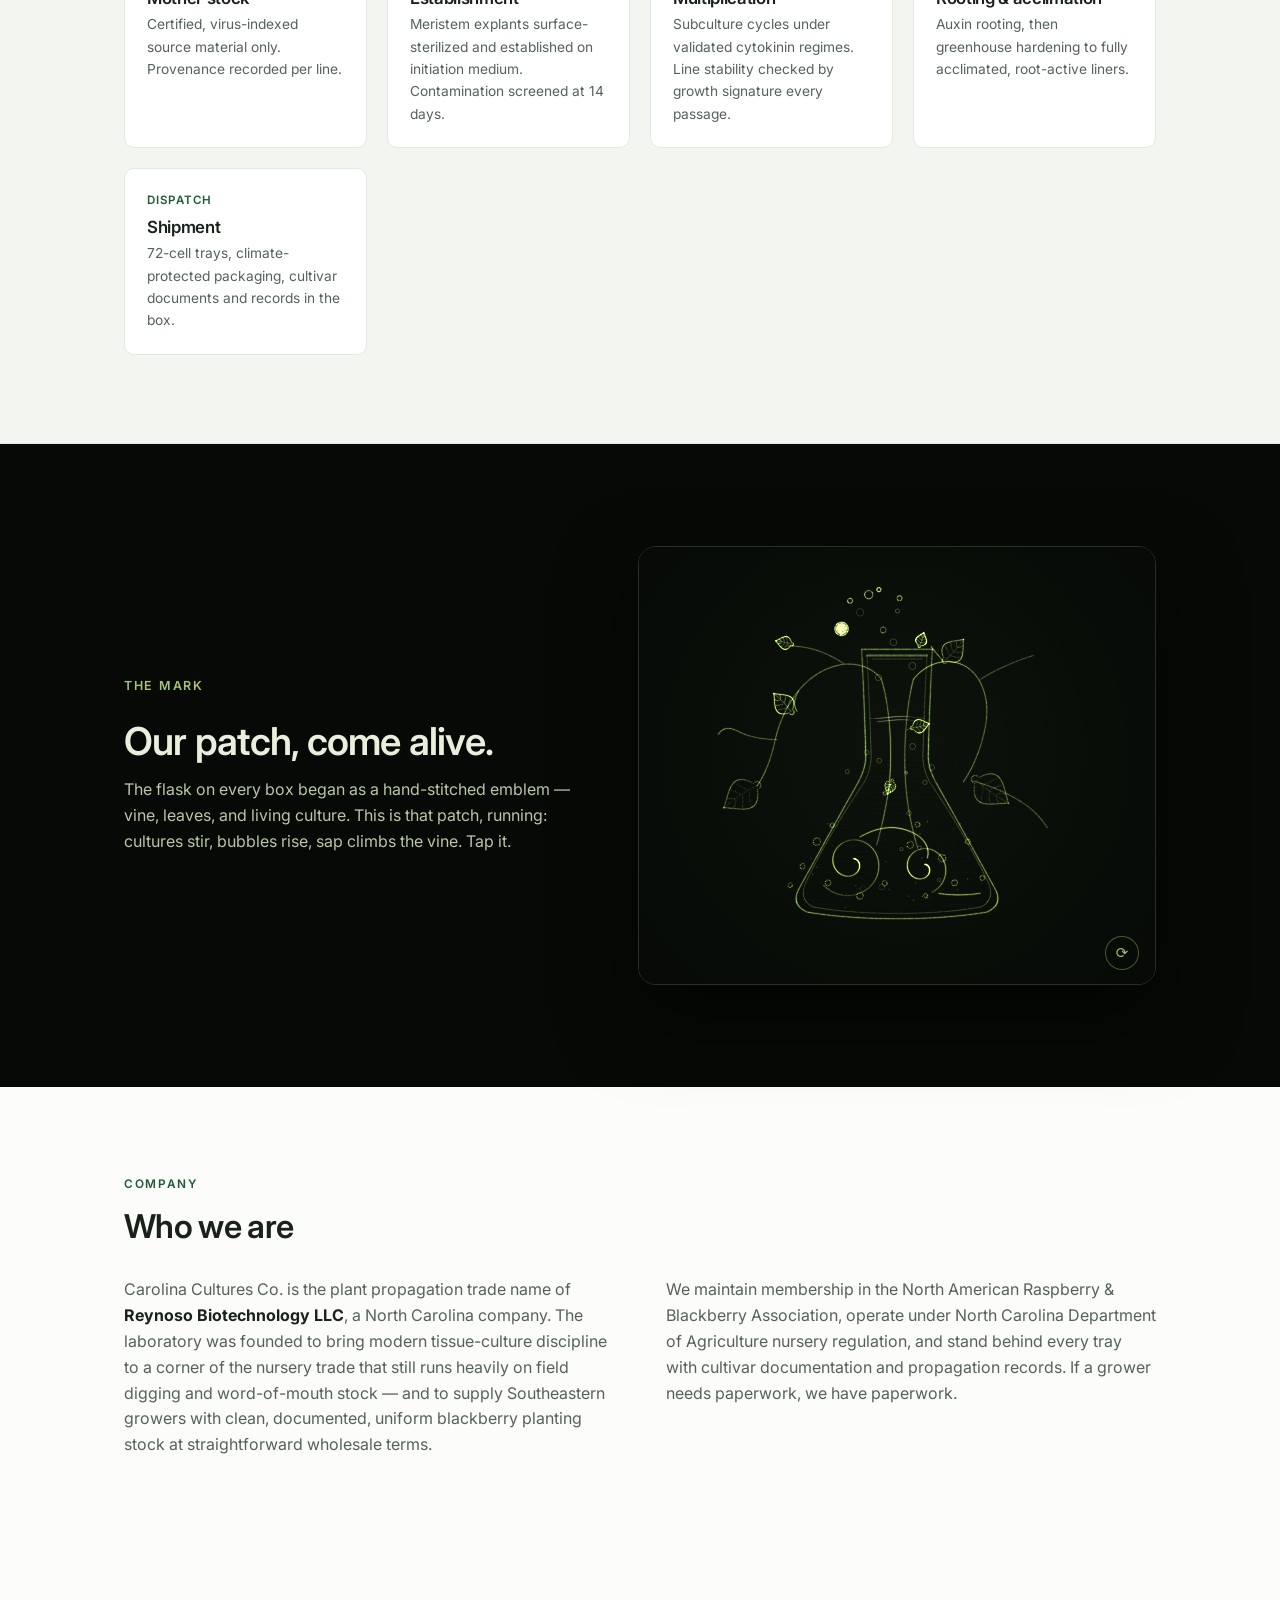
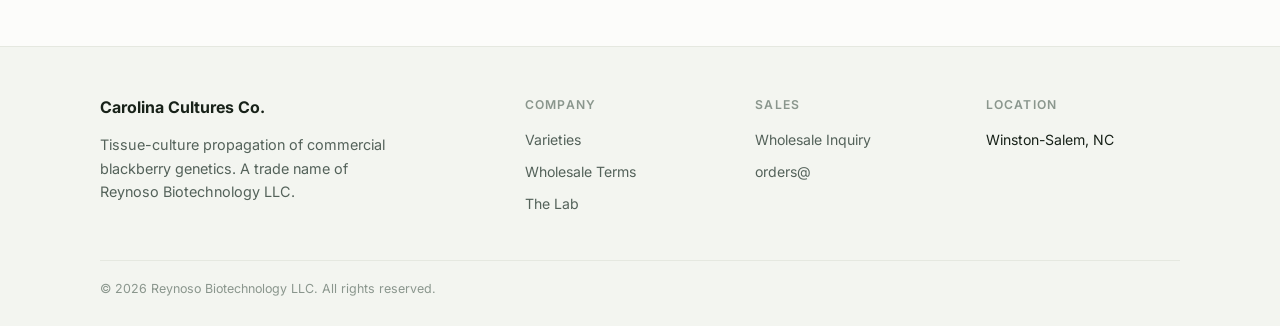
==== commit ba595407: "logo: new CCC vine mark — animated SVG navbar, static fallback, favicon, full brand kit in brand/" ====
--- a/about.html
+++ b/about.html
@@ -20,7 +20,7 @@
 
 <header class="site">
   <div class="wrap nav">
-    <a class="brand" href="./"><span class="mark"><img class="mk-anim" src="img/mark-anim.webp" alt=""><img class="mk-static" src="img/mark-flask-nav.svg" alt=""></span><span>Carolina Cultures Co.<small>Tissue Culture Laboratory</small></span></a>
+    <a class="brand" href="./"><span class="mark"><img class="mk-anim" src="img/mark-anim.svg" alt=""><img class="mk-static" src="img/mark.svg" alt=""></span><span>Carolina Cultures Co.<small>Tissue Culture Laboratory</small></span></a>
     <nav class="links">
       <a href="varieties.html">Varieties</a>
       <a href="wholesale.html">Wholesale</a>
